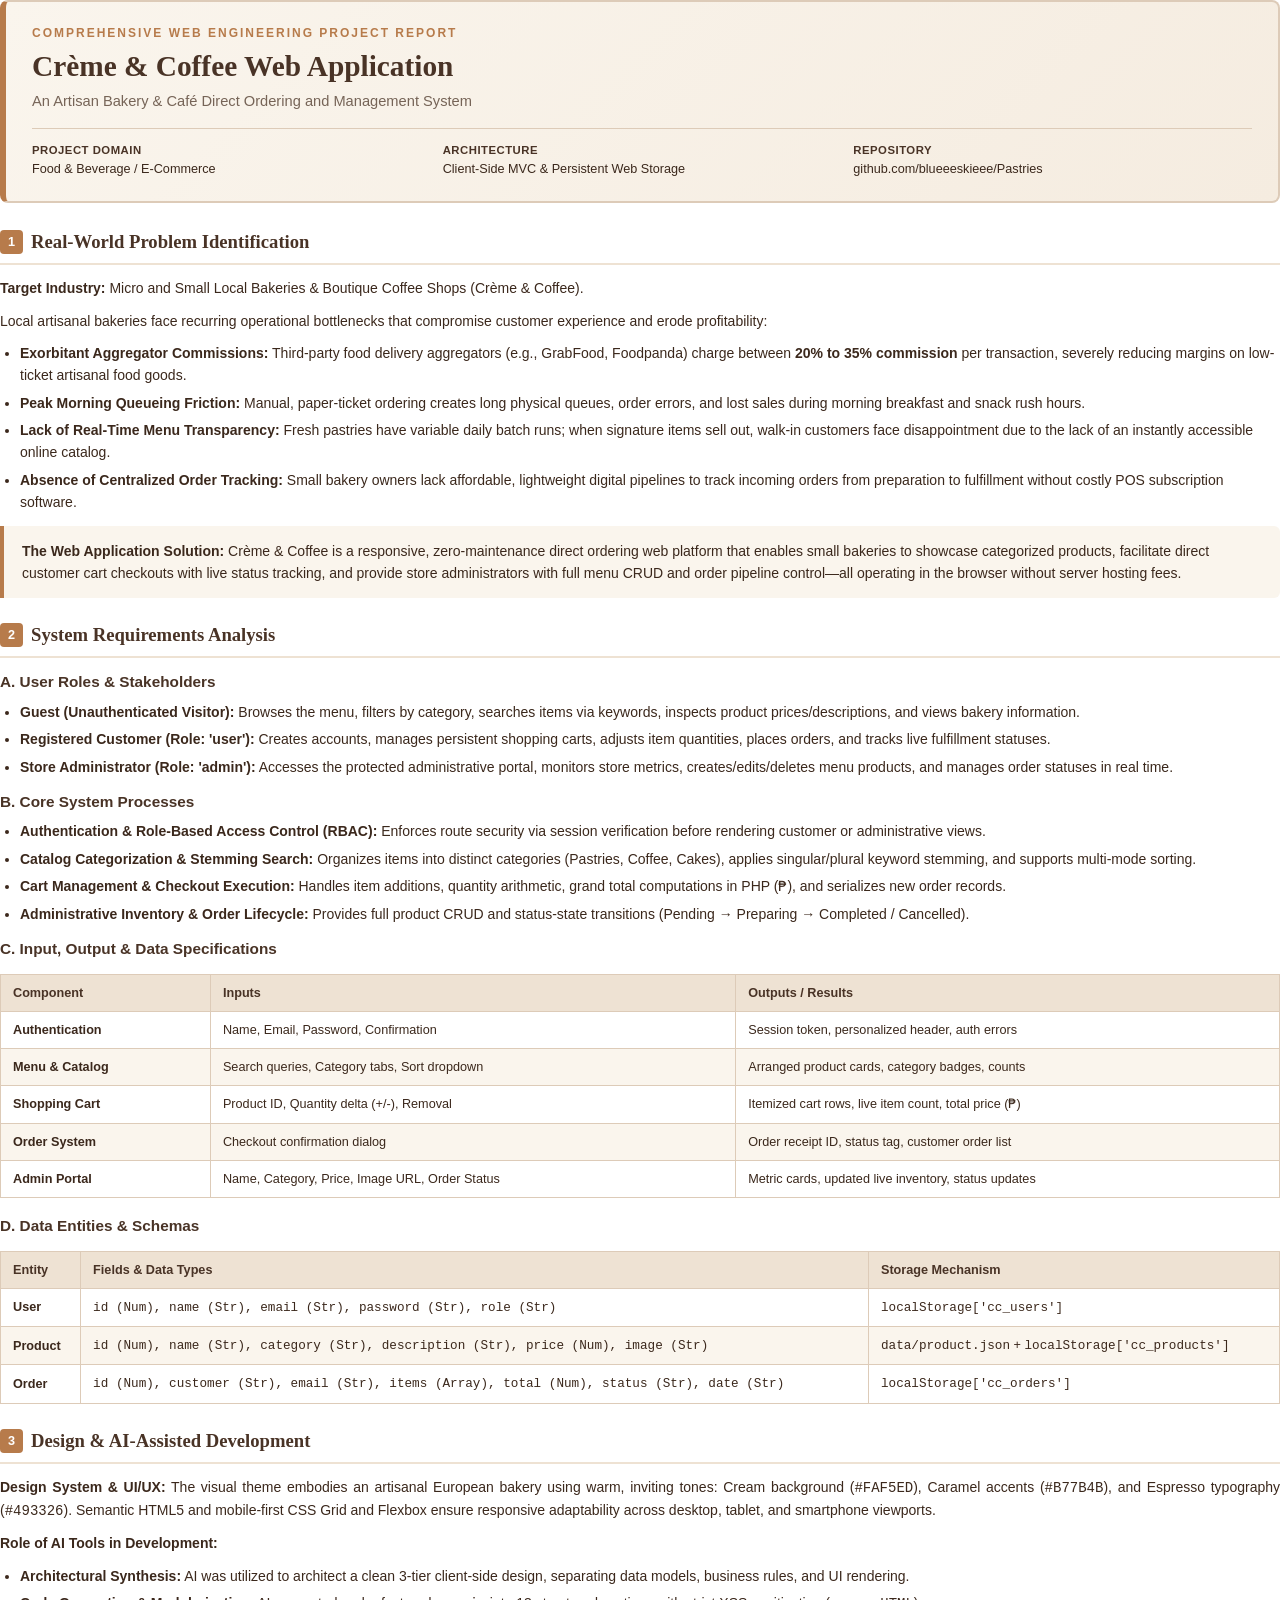
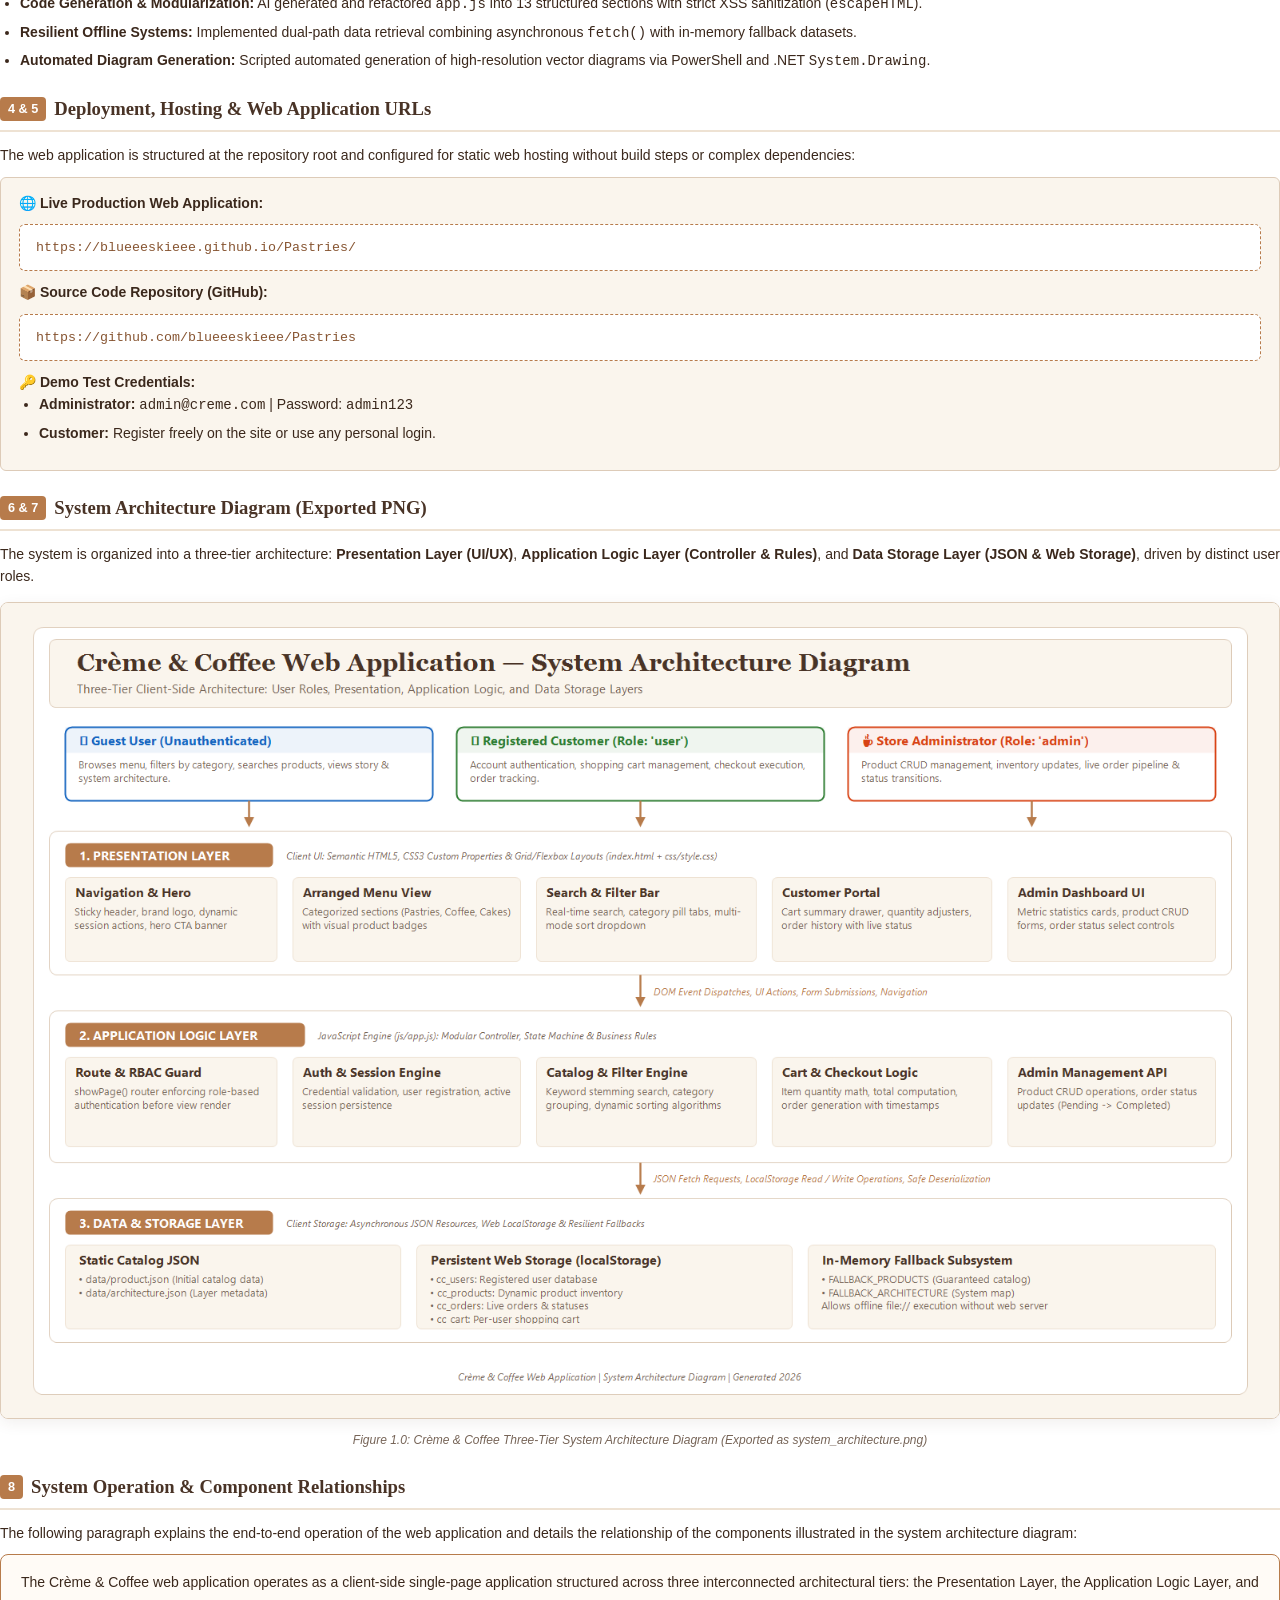
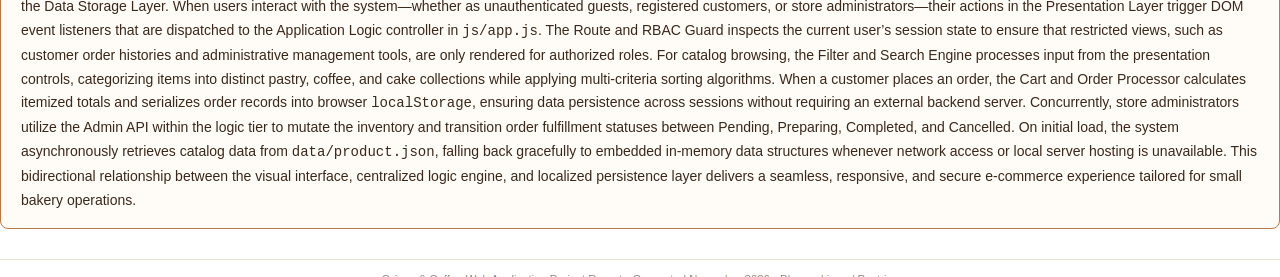
==== project_report.html @ 1f139789 "Organize architecture, deploy-ready root structure, system architecture diagram, and project report" ====
<!DOCTYPE html>
<html lang="en">
<head>
    <meta charset="UTF-8">
    <title>Crème & Coffee — Web Application Project Report</title>
    <style>
        @page {
            size: A4;
            margin: 18mm 16mm 18mm 16mm;
        }

        *, *::before, *::after {
            box-sizing: border-box;
            margin: 0;
            padding: 0;
        }

        body {
            font-family: -apple-system, BlinkMacSystemFont, 'Segoe UI', Roboto, Helvetica, Arial, sans-serif;
            color: #3b281c;
            background-color: #ffffff;
            line-height: 1.6;
            font-size: 10.5pt;
        }

        .header-banner {
            background: linear-gradient(135deg, #FAF5ED 0%, #F5ECE0 100%);
            border: 2px solid #DDCBB8;
            border-left: 6px solid #B77B4B;
            border-radius: 8px;
            padding: 22px 26px;
            margin-bottom: 24px;
        }

        .eyebrow {
            font-size: 9pt;
            font-weight: 700;
            letter-spacing: 2px;
            text-transform: uppercase;
            color: #B77B4B;
            margin-bottom: 6px;
        }

        h1 {
            font-size: 22pt;
            color: #493326;
            font-family: Georgia, serif;
            margin-bottom: 6px;
            line-height: 1.2;
        }

        .subtitle {
            font-size: 11pt;
            color: #766457;
            margin-bottom: 12px;
        }

        .meta-grid {
            display: grid;
            grid-template-columns: repeat(3, 1fr);
            gap: 12px;
            margin-top: 14px;
            padding-top: 12px;
            border-top: 1px solid #DDCBB8;
            font-size: 9.5pt;
        }

        .meta-item strong {
            display: block;
            color: #493326;
            font-size: 8.5pt;
            text-transform: uppercase;
            letter-spacing: 0.5px;
        }

        .section-block {
            margin-bottom: 22px;
            page-break-inside: avoid;
        }

        h2 {
            font-family: Georgia, serif;
            font-size: 14pt;
            color: #493326;
            border-bottom: 2px solid #EEE2D3;
            padding-bottom: 6px;
            margin-bottom: 12px;
            display: flex;
            align-items: center;
            gap: 8px;
        }

        h2 .num {
            background: #B77B4B;
            color: white;
            font-family: sans-serif;
            font-size: 9.5pt;
            padding: 2px 8px;
            border-radius: 4px;
            font-weight: 700;
        }

        h3 {
            font-size: 11.5pt;
            color: #493326;
            margin: 12px 0 6px 0;
            font-weight: 700;
        }

        p {
            margin-bottom: 10px;
            text-align: justify;
        }

        ul, ol {
            margin-left: 20px;
            margin-bottom: 12px;
        }

        li {
            margin-bottom: 5px;
        }

        .card {
            background: #FAF5ED;
            border: 1px solid #DDCBB8;
            border-radius: 6px;
            padding: 14px 18px;
            margin-bottom: 14px;
        }

        .highlight-card {
            background: #FAF5ED;
            border-left: 4px solid #B77B4B;
            padding: 14px 18px;
            margin: 12px 0;
            border-radius: 0 6px 6px 0;
        }

        table {
            width: 100%;
            border-collapse: collapse;
            margin: 12px 0 16px 0;
            font-size: 9.5pt;
        }

        th, td {
            padding: 8px 12px;
            text-align: left;
            border: 1px solid #DDCBB8;
        }

        th {
            background: #EEE2D3;
            color: #493326;
            font-weight: 700;
        }

        tr:nth-child(even) td {
            background: #FAF5ED;
        }

        .url-box {
            background: #FFFFFF;
            border: 1.5px dashed #B77B4B;
            border-radius: 6px;
            padding: 12px 16px;
            margin: 10px 0;
            font-family: Consolas, monospace;
            font-size: 10pt;
            color: #875532;
        }

        .diagram-container {
            text-align: center;
            margin: 14px 0;
            page-break-inside: avoid;
        }

        .diagram-container img {
            width: 100%;
            max-width: 100%;
            border: 1.5px solid #DDCBB8;
            border-radius: 8px;
            box-shadow: 0 4px 15px rgba(73, 51, 38, 0.08);
        }

        .diagram-caption {
            font-size: 9pt;
            font-style: italic;
            color: #766457;
            margin-top: 6px;
        }

        .explanation-box {
            background: #FFFBF6;
            border: 1.5px solid #B77B4B;
            border-radius: 8px;
            padding: 16px 20px;
            margin-top: 10px;
            font-size: 10.5pt;
            line-height: 1.7;
            color: #3b281c;
        }

        .explanation-box strong {
            color: #493326;
        }

        .page-break {
            page-break-after: always;
        }

        .footer-note {
            text-align: center;
            font-size: 8.5pt;
            color: #99877b;
            margin-top: 30px;
            border-top: 1px solid #EEE2D3;
            padding-top: 10px;
        }
    </style>
</head>
<body>

    <!-- COVER / HEADER BANNER -->
    <div class="header-banner">
        <div class="eyebrow">Comprehensive Web Engineering Project Report</div>
        <h1>Crème & Coffee Web Application</h1>
        <div class="subtitle">An Artisan Bakery & Café Direct Ordering and Management System</div>
        <div class="meta-grid">
            <div class="meta-item">
                <strong>Project Domain</strong>
                Food & Beverage / E-Commerce
            </div>
            <div class="meta-item">
                <strong>Architecture</strong>
                Client-Side MVC & Persistent Web Storage
            </div>
            <div class="meta-item">
                <strong>Repository</strong>
                github.com/blueeeskieee/Pastries
            </div>
        </div>
    </div>

    <!-- SECTION 1 -->
    <div class="section-block">
        <h2><span class="num">1</span> Real-World Problem Identification</h2>
        <p><strong>Target Industry:</strong> Micro and Small Local Bakeries & Boutique Coffee Shops (Crème & Coffee).</p>
        <p>Local artisanal bakeries face recurring operational bottlenecks that compromise customer experience and erode profitability:</p>
        <ul>
            <li><strong>Exorbitant Aggregator Commissions:</strong> Third-party food delivery aggregators (e.g., GrabFood, Foodpanda) charge between <strong>20% to 35% commission</strong> per transaction, severely reducing margins on low-ticket artisanal food goods.</li>
            <li><strong>Peak Morning Queueing Friction:</strong> Manual, paper-ticket ordering creates long physical queues, order errors, and lost sales during morning breakfast and snack rush hours.</li>
            <li><strong>Lack of Real-Time Menu Transparency:</strong> Fresh pastries have variable daily batch runs; when signature items sell out, walk-in customers face disappointment due to the lack of an instantly accessible online catalog.</li>
            <li><strong>Absence of Centralized Order Tracking:</strong> Small bakery owners lack affordable, lightweight digital pipelines to track incoming orders from preparation to fulfillment without costly POS subscription software.</li>
        </ul>
        <div class="highlight-card">
            <strong>The Web Application Solution:</strong> Crème & Coffee is a responsive, zero-maintenance direct ordering web platform that enables small bakeries to showcase categorized products, facilitate direct customer cart checkouts with live status tracking, and provide store administrators with full menu CRUD and order pipeline control—all operating in the browser without server hosting fees.
        </div>
    </div>

    <!-- SECTION 2 -->
    <div class="section-block">
        <h2><span class="num">2</span> System Requirements Analysis</h2>
        
        <h3>A. User Roles & Stakeholders</h3>
        <ul>
            <li><strong>Guest (Unauthenticated Visitor):</strong> Browses the menu, filters by category, searches items via keywords, inspects product prices/descriptions, and views bakery information.</li>
            <li><strong>Registered Customer (Role: 'user'):</strong> Creates accounts, manages persistent shopping carts, adjusts item quantities, places orders, and tracks live fulfillment statuses.</li>
            <li><strong>Store Administrator (Role: 'admin'):</strong> Accesses the protected administrative portal, monitors store metrics, creates/edits/deletes menu products, and manages order statuses in real time.</li>
        </ul>

        <h3>B. Core System Processes</h3>
        <ul>
            <li><strong>Authentication & Role-Based Access Control (RBAC):</strong> Enforces route security via session verification before rendering customer or administrative views.</li>
            <li><strong>Catalog Categorization & Stemming Search:</strong> Organizes items into distinct categories (Pastries, Coffee, Cakes), applies singular/plural keyword stemming, and supports multi-mode sorting.</li>
            <li><strong>Cart Management & Checkout Execution:</strong> Handles item additions, quantity arithmetic, grand total computations in PHP (₱), and serializes new order records.</li>
            <li><strong>Administrative Inventory & Order Lifecycle:</strong> Provides full product CRUD and status-state transitions (Pending → Preparing → Completed / Cancelled).</li>
        </ul>

        <h3>C. Input, Output & Data Specifications</h3>
        <table>
            <thead>
                <tr>
                    <th>Component</th>
                    <th>Inputs</th>
                    <th>Outputs / Results</th>
                </tr>
            </thead>
            <tbody>
                <tr>
                    <td><strong>Authentication</strong></td>
                    <td>Name, Email, Password, Confirmation</td>
                    <td>Session token, personalized header, auth errors</td>
                </tr>
                <tr>
                    <td><strong>Menu & Catalog</strong></td>
                    <td>Search queries, Category tabs, Sort dropdown</td>
                    <td>Arranged product cards, category badges, counts</td>
                </tr>
                <tr>
                    <td><strong>Shopping Cart</strong></td>
                    <td>Product ID, Quantity delta (+/-), Removal</td>
                    <td>Itemized cart rows, live item count, total price (₱)</td>
                </tr>
                <tr>
                    <td><strong>Order System</strong></td>
                    <td>Checkout confirmation dialog</td>
                    <td>Order receipt ID, status tag, customer order list</td>
                </tr>
                <tr>
                    <td><strong>Admin Portal</strong></td>
                    <td>Name, Category, Price, Image URL, Order Status</td>
                    <td>Metric cards, updated live inventory, status updates</td>
                </tr>
            </tbody>
        </table>

        <h3>D. Data Entities & Schemas</h3>
        <table>
            <thead>
                <tr>
                    <th>Entity</th>
                    <th>Fields & Data Types</th>
                    <th>Storage Mechanism</th>
                </tr>
            </thead>
            <tbody>
                <tr>
                    <td><strong>User</strong></td>
                    <td><code>id (Num), name (Str), email (Str), password (Str), role (Str)</code></td>
                    <td><code>localStorage['cc_users']</code></td>
                </tr>
                <tr>
                    <td><strong>Product</strong></td>
                    <td><code>id (Num), name (Str), category (Str), description (Str), price (Num), image (Str)</code></td>
                    <td><code>data/product.json</code> + <code>localStorage['cc_products']</code></td>
                </tr>
                <tr>
                    <td><strong>Order</strong></td>
                    <td><code>id (Num), customer (Str), email (Str), items (Array), total (Num), status (Str), date (Str)</code></td>
                    <td><code>localStorage['cc_orders']</code></td>
                </tr>
            </tbody>
        </table>
    </div>

    <!-- SECTION 3 -->
    <div class="section-block">
        <h2><span class="num">3</span> Design & AI-Assisted Development</h2>
        <p><strong>Design System & UI/UX:</strong> The visual theme embodies an artisanal European bakery using warm, inviting tones: Cream background (<code>#FAF5ED</code>), Caramel accents (<code>#B77B4B</code>), and Espresso typography (<code>#493326</code>). Semantic HTML5 and mobile-first CSS Grid and Flexbox ensure responsive adaptability across desktop, tablet, and smartphone viewports.</p>
        <p><strong>Role of AI Tools in Development:</strong></p>
        <ul>
            <li><strong>Architectural Synthesis:</strong> AI was utilized to architect a clean 3-tier client-side design, separating data models, business rules, and UI rendering.</li>
            <li><strong>Code Generation & Modularization:</strong> AI generated and refactored <code>app.js</code> into 13 structured sections with strict XSS sanitization (<code>escapeHTML</code>).</li>
            <li><strong>Resilient Offline Systems:</strong> Implemented dual-path data retrieval combining asynchronous <code>fetch()</code> with in-memory fallback datasets.</li>
            <li><strong>Automated Diagram Generation:</strong> Scripted automated generation of high-resolution vector diagrams via PowerShell and .NET <code>System.Drawing</code>.</li>
        </ul>
    </div>

    <div class="page-break"></div>

    <!-- SECTION 4 & 5 -->
    <div class="section-block">
        <h2><span class="num">4 & 5</span> Deployment, Hosting & Web Application URLs</h2>
        <p>The web application is structured at the repository root and configured for static web hosting without build steps or complex dependencies:</p>
        
        <div class="card">
            <strong>🌐 Live Production Web Application:</strong>
            <div class="url-box">https://blueeeskieee.github.io/Pastries/</div>
            
            <strong>📦 Source Code Repository (GitHub):</strong>
            <div class="url-box">https://github.com/blueeeskieee/Pastries</div>
            
            <strong>🔑 Demo Test Credentials:</strong>
            <ul>
                <li><strong>Administrator:</strong> <code>admin@creme.com</code> | Password: <code>admin123</code></li>
                <li><strong>Customer:</strong> Register freely on the site or use any personal login.</li>
            </ul>
        </div>
    </div>

    <!-- SECTION 6 & 7 -->
    <div class="section-block">
        <h2><span class="num">6 & 7</span> System Architecture Diagram (Exported PNG)</h2>
        <p>The system is organized into a three-tier architecture: <strong>Presentation Layer (UI/UX)</strong>, <strong>Application Logic Layer (Controller & Rules)</strong>, and <strong>Data Storage Layer (JSON & Web Storage)</strong>, driven by distinct user roles.</p>
        
        <div class="diagram-container">
            <img src="system_architecture.png" alt="System Architecture Diagram">
            <div class="diagram-caption">Figure 1.0: Crème & Coffee Three-Tier System Architecture Diagram (Exported as system_architecture.png)</div>
        </div>
    </div>

    <!-- SECTION 8 -->
    <div class="section-block">
        <h2><span class="num">8</span> System Operation & Component Relationships</h2>
        <p>The following paragraph explains the end-to-end operation of the web application and details the relationship of the components illustrated in the system architecture diagram:</p>
        
        <div class="explanation-box">
            The Crème & Coffee web application operates as a client-side single-page application structured across three interconnected architectural tiers: the Presentation Layer, the Application Logic Layer, and the Data Storage Layer. When users interact with the system—whether as unauthenticated guests, registered customers, or store administrators—their actions in the Presentation Layer trigger DOM event listeners that are dispatched to the Application Logic controller in <code>js/app.js</code>. The Route and RBAC Guard inspects the current user’s session state to ensure that restricted views, such as customer order histories and administrative management tools, are only rendered for authorized roles. For catalog browsing, the Filter and Search Engine processes input from the presentation controls, categorizing items into distinct pastry, coffee, and cake collections while applying multi-criteria sorting algorithms. When a customer places an order, the Cart and Order Processor calculates itemized totals and serializes order records into browser <code>localStorage</code>, ensuring data persistence across sessions without requiring an external backend server. Concurrently, store administrators utilize the Admin API within the logic tier to mutate the inventory and transition order fulfillment statuses between Pending, Preparing, Completed, and Cancelled. On initial load, the system asynchronously retrieves catalog data from <code>data/product.json</code>, falling back gracefully to embedded in-memory data structures whenever network access or local server hosting is unavailable. This bidirectional relationship between the visual interface, centralized logic engine, and localized persistence layer delivers a seamless, responsive, and secure e-commerce experience tailored for small bakery operations.
        </div>
    </div>

    <div class="footer-note">
        Crème & Coffee Web Application Project Report • Generated November 2026 • Blueeeskieee / Pastries
    </div>

</body>
</html>
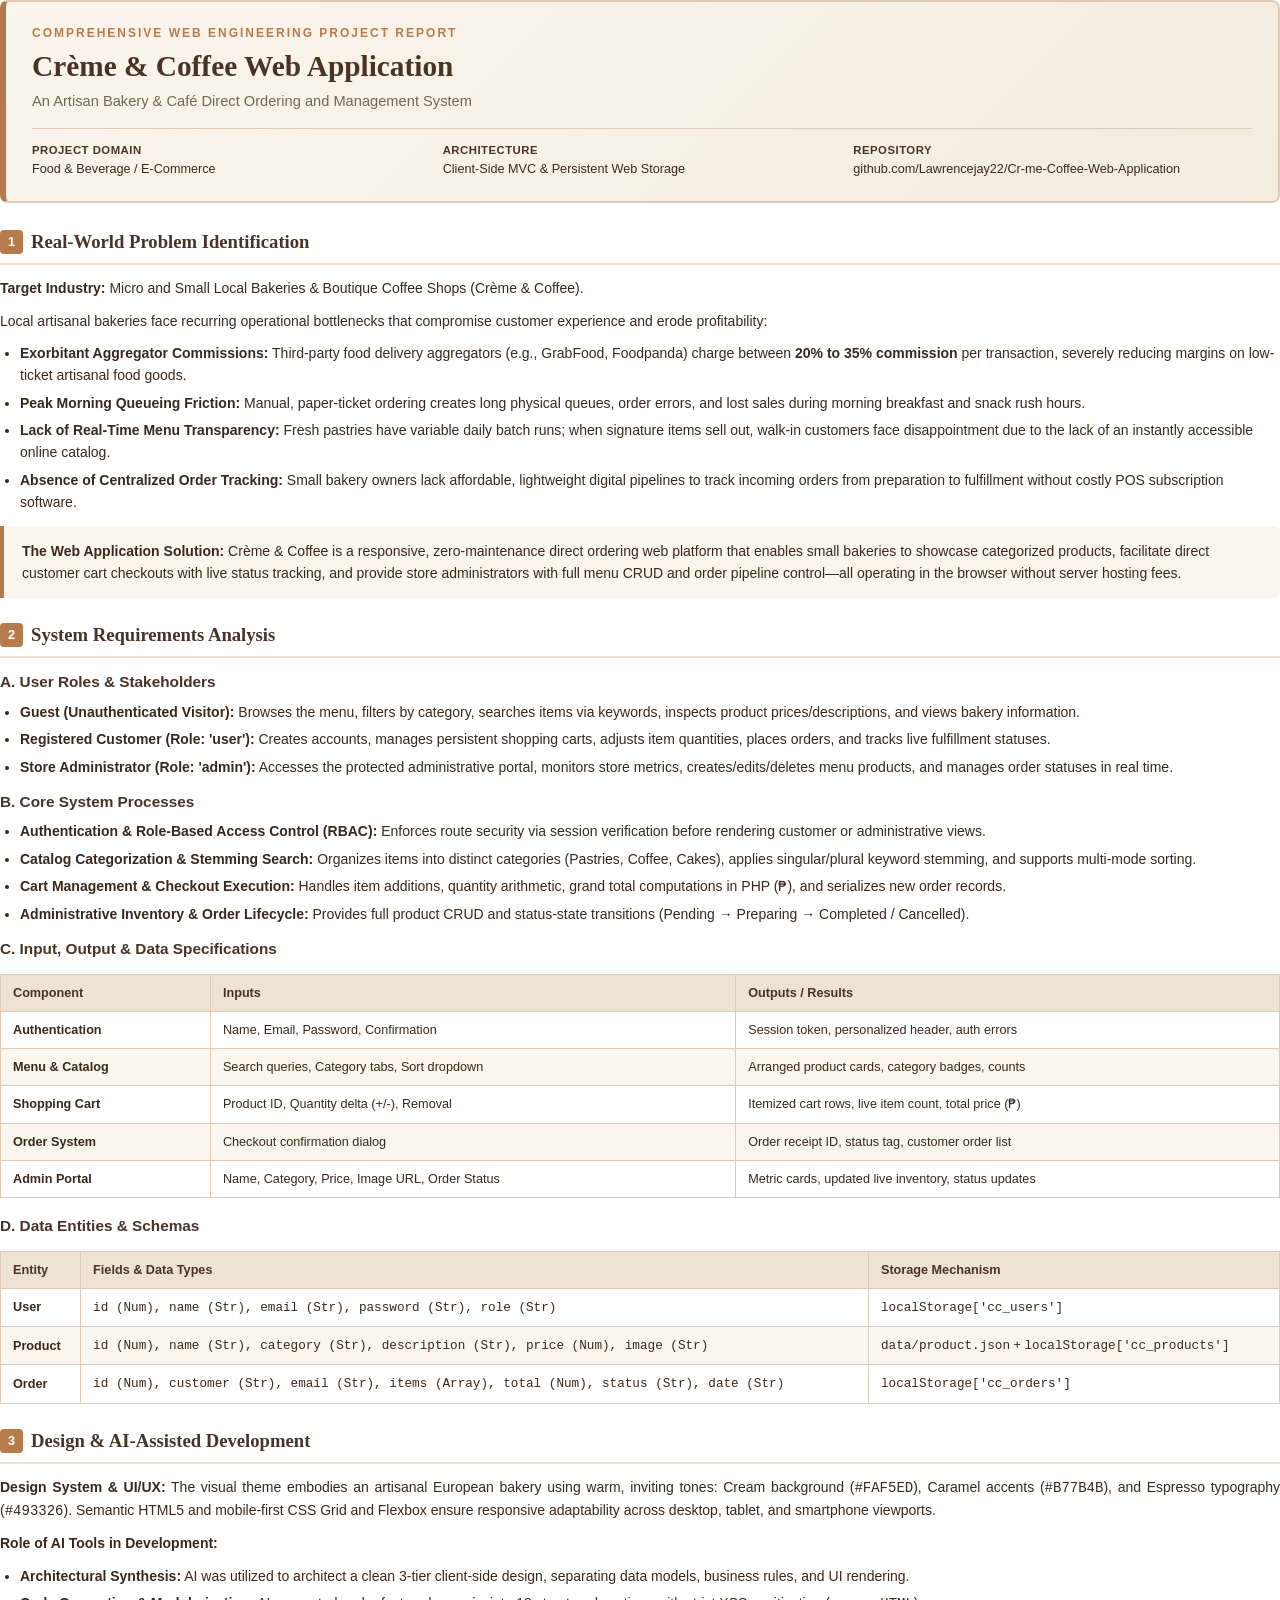
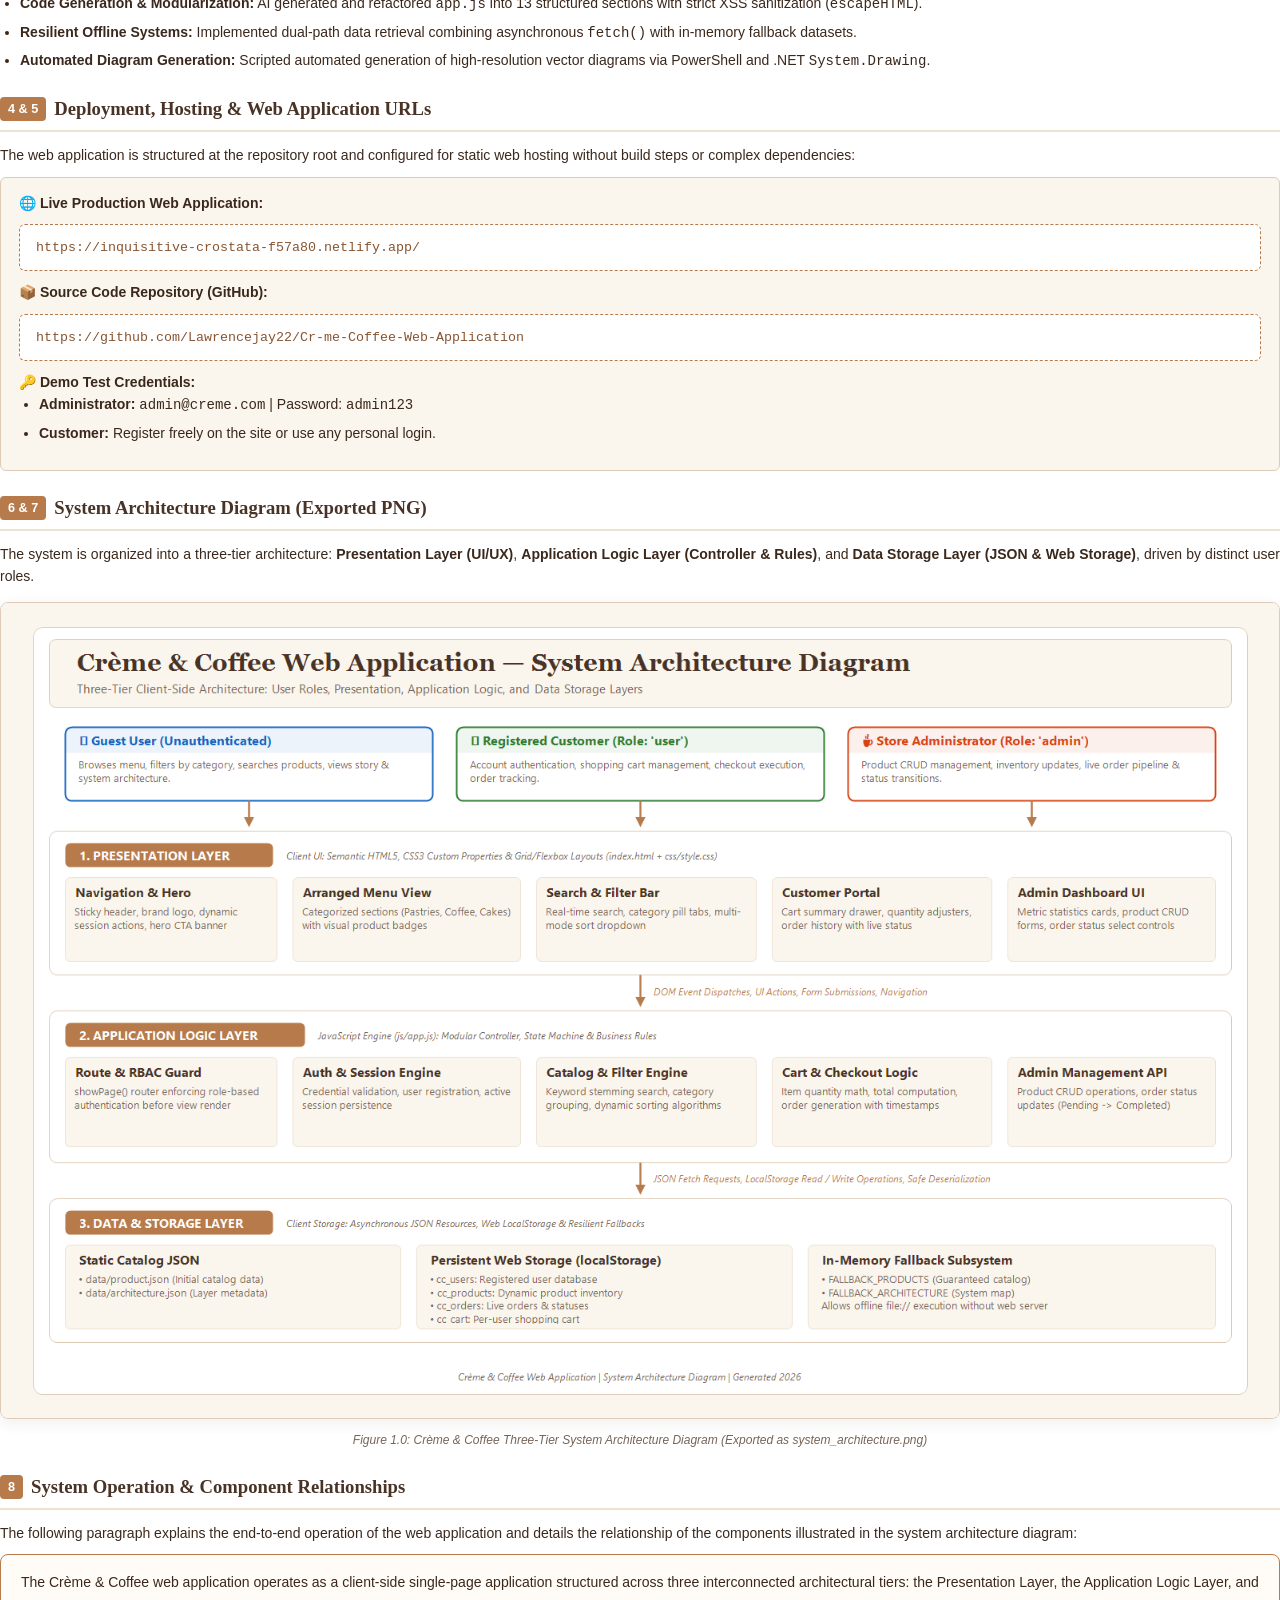
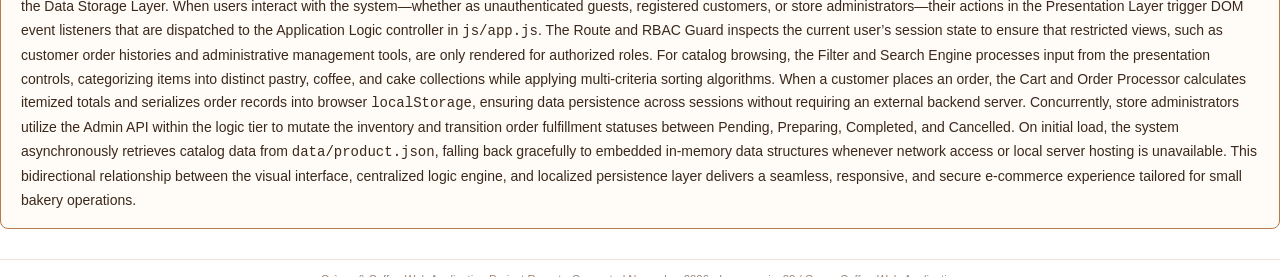
==== commit 53c0089d: "Fix sticky footer layout and update live Netlify deployment and repository URLs" ====
--- a/project_report.html
+++ b/project_report.html
@@ -1,5 +1,6 @@
 <!DOCTYPE html>
 <html lang="en">
+
 <head>
     <meta charset="UTF-8">
     <title>Crème & Coffee — Web Application Project Report</title>
@@ -9,7 +10,9 @@
             margin: 18mm 16mm 18mm 16mm;
         }
 
-        *, *::before, *::after {
+        *,
+        *::before,
+        *::after {
             box-sizing: border-box;
             margin: 0;
             padding: 0;
@@ -112,7 +115,8 @@
             text-align: justify;
         }
 
-        ul, ol {
+        ul,
+        ol {
             margin-left: 20px;
             margin-bottom: 12px;
         }
@@ -144,7 +148,8 @@
             font-size: 9.5pt;
         }
 
-        th, td {
+        th,
+        td {
             padding: 8px 12px;
             text-align: left;
             border: 1px solid #DDCBB8;
@@ -221,6 +226,7 @@
         }
     </style>
 </head>
+
 <body>
 
     <!-- COVER / HEADER BANNER -->
@@ -239,7 +245,7 @@
             </div>
             <div class="meta-item">
                 <strong>Repository</strong>
-                github.com/blueeeskieee/Pastries
+                github.com/Lawrencejay22/Cr-me-Coffee-Web-Application
             </div>
         </div>
     </div>
@@ -247,36 +253,57 @@
     <!-- SECTION 1 -->
     <div class="section-block">
         <h2><span class="num">1</span> Real-World Problem Identification</h2>
-        <p><strong>Target Industry:</strong> Micro and Small Local Bakeries & Boutique Coffee Shops (Crème & Coffee).</p>
-        <p>Local artisanal bakeries face recurring operational bottlenecks that compromise customer experience and erode profitability:</p>
+        <p><strong>Target Industry:</strong> Micro and Small Local Bakeries & Boutique Coffee Shops (Crème & Coffee).
+        </p>
+        <p>Local artisanal bakeries face recurring operational bottlenecks that compromise customer experience and erode
+            profitability:</p>
         <ul>
-            <li><strong>Exorbitant Aggregator Commissions:</strong> Third-party food delivery aggregators (e.g., GrabFood, Foodpanda) charge between <strong>20% to 35% commission</strong> per transaction, severely reducing margins on low-ticket artisanal food goods.</li>
-            <li><strong>Peak Morning Queueing Friction:</strong> Manual, paper-ticket ordering creates long physical queues, order errors, and lost sales during morning breakfast and snack rush hours.</li>
-            <li><strong>Lack of Real-Time Menu Transparency:</strong> Fresh pastries have variable daily batch runs; when signature items sell out, walk-in customers face disappointment due to the lack of an instantly accessible online catalog.</li>
-            <li><strong>Absence of Centralized Order Tracking:</strong> Small bakery owners lack affordable, lightweight digital pipelines to track incoming orders from preparation to fulfillment without costly POS subscription software.</li>
+            <li><strong>Exorbitant Aggregator Commissions:</strong> Third-party food delivery aggregators (e.g.,
+                GrabFood, Foodpanda) charge between <strong>20% to 35% commission</strong> per transaction, severely
+                reducing margins on low-ticket artisanal food goods.</li>
+            <li><strong>Peak Morning Queueing Friction:</strong> Manual, paper-ticket ordering creates long physical
+                queues, order errors, and lost sales during morning breakfast and snack rush hours.</li>
+            <li><strong>Lack of Real-Time Menu Transparency:</strong> Fresh pastries have variable daily batch runs;
+                when signature items sell out, walk-in customers face disappointment due to the lack of an instantly
+                accessible online catalog.</li>
+            <li><strong>Absence of Centralized Order Tracking:</strong> Small bakery owners lack affordable, lightweight
+                digital pipelines to track incoming orders from preparation to fulfillment without costly POS
+                subscription software.</li>
         </ul>
         <div class="highlight-card">
-            <strong>The Web Application Solution:</strong> Crème & Coffee is a responsive, zero-maintenance direct ordering web platform that enables small bakeries to showcase categorized products, facilitate direct customer cart checkouts with live status tracking, and provide store administrators with full menu CRUD and order pipeline control—all operating in the browser without server hosting fees.
+            <strong>The Web Application Solution:</strong> Crème & Coffee is a responsive, zero-maintenance direct
+            ordering web platform that enables small bakeries to showcase categorized products, facilitate direct
+            customer cart checkouts with live status tracking, and provide store administrators with full menu CRUD and
+            order pipeline control—all operating in the browser without server hosting fees.
         </div>
     </div>
 
     <!-- SECTION 2 -->
     <div class="section-block">
         <h2><span class="num">2</span> System Requirements Analysis</h2>
-        
+
         <h3>A. User Roles & Stakeholders</h3>
         <ul>
-            <li><strong>Guest (Unauthenticated Visitor):</strong> Browses the menu, filters by category, searches items via keywords, inspects product prices/descriptions, and views bakery information.</li>
-            <li><strong>Registered Customer (Role: 'user'):</strong> Creates accounts, manages persistent shopping carts, adjusts item quantities, places orders, and tracks live fulfillment statuses.</li>
-            <li><strong>Store Administrator (Role: 'admin'):</strong> Accesses the protected administrative portal, monitors store metrics, creates/edits/deletes menu products, and manages order statuses in real time.</li>
+            <li><strong>Guest (Unauthenticated Visitor):</strong> Browses the menu, filters by category, searches items
+                via keywords, inspects product prices/descriptions, and views bakery information.</li>
+            <li><strong>Registered Customer (Role: 'user'):</strong> Creates accounts, manages persistent shopping
+                carts, adjusts item quantities, places orders, and tracks live fulfillment statuses.</li>
+            <li><strong>Store Administrator (Role: 'admin'):</strong> Accesses the protected administrative portal,
+                monitors store metrics, creates/edits/deletes menu products, and manages order statuses in real time.
+            </li>
         </ul>
 
         <h3>B. Core System Processes</h3>
         <ul>
-            <li><strong>Authentication & Role-Based Access Control (RBAC):</strong> Enforces route security via session verification before rendering customer or administrative views.</li>
-            <li><strong>Catalog Categorization & Stemming Search:</strong> Organizes items into distinct categories (Pastries, Coffee, Cakes), applies singular/plural keyword stemming, and supports multi-mode sorting.</li>
-            <li><strong>Cart Management & Checkout Execution:</strong> Handles item additions, quantity arithmetic, grand total computations in PHP (₱), and serializes new order records.</li>
-            <li><strong>Administrative Inventory & Order Lifecycle:</strong> Provides full product CRUD and status-state transitions (Pending → Preparing → Completed / Cancelled).</li>
+            <li><strong>Authentication & Role-Based Access Control (RBAC):</strong> Enforces route security via session
+                verification before rendering customer or administrative views.</li>
+            <li><strong>Catalog Categorization & Stemming Search:</strong> Organizes items into distinct categories
+                (Pastries, Coffee, Cakes), applies singular/plural keyword stemming, and supports multi-mode sorting.
+            </li>
+            <li><strong>Cart Management & Checkout Execution:</strong> Handles item additions, quantity arithmetic,
+                grand total computations in PHP (₱), and serializes new order records.</li>
+            <li><strong>Administrative Inventory & Order Lifecycle:</strong> Provides full product CRUD and status-state
+                transitions (Pending → Preparing → Completed / Cancelled).</li>
         </ul>
 
         <h3>C. Input, Output & Data Specifications</h3>
@@ -334,12 +361,14 @@
                 </tr>
                 <tr>
                     <td><strong>Product</strong></td>
-                    <td><code>id (Num), name (Str), category (Str), description (Str), price (Num), image (Str)</code></td>
+                    <td><code>id (Num), name (Str), category (Str), description (Str), price (Num), image (Str)</code>
+                    </td>
                     <td><code>data/product.json</code> + <code>localStorage['cc_products']</code></td>
                 </tr>
                 <tr>
                     <td><strong>Order</strong></td>
-                    <td><code>id (Num), customer (Str), email (Str), items (Array), total (Num), status (Str), date (Str)</code></td>
+                    <td><code>id (Num), customer (Str), email (Str), items (Array), total (Num), status (Str), date (Str)</code>
+                    </td>
                     <td><code>localStorage['cc_orders']</code></td>
                 </tr>
             </tbody>
@@ -349,13 +378,21 @@
     <!-- SECTION 3 -->
     <div class="section-block">
         <h2><span class="num">3</span> Design & AI-Assisted Development</h2>
-        <p><strong>Design System & UI/UX:</strong> The visual theme embodies an artisanal European bakery using warm, inviting tones: Cream background (<code>#FAF5ED</code>), Caramel accents (<code>#B77B4B</code>), and Espresso typography (<code>#493326</code>). Semantic HTML5 and mobile-first CSS Grid and Flexbox ensure responsive adaptability across desktop, tablet, and smartphone viewports.</p>
+        <p><strong>Design System & UI/UX:</strong> The visual theme embodies an artisanal European bakery using warm,
+            inviting tones: Cream background (<code>#FAF5ED</code>), Caramel accents (<code>#B77B4B</code>), and
+            Espresso typography (<code>#493326</code>). Semantic HTML5 and mobile-first CSS Grid and Flexbox ensure
+            responsive adaptability across desktop, tablet, and smartphone viewports.</p>
         <p><strong>Role of AI Tools in Development:</strong></p>
         <ul>
-            <li><strong>Architectural Synthesis:</strong> AI was utilized to architect a clean 3-tier client-side design, separating data models, business rules, and UI rendering.</li>
-            <li><strong>Code Generation & Modularization:</strong> AI generated and refactored <code>app.js</code> into 13 structured sections with strict XSS sanitization (<code>escapeHTML</code>).</li>
-            <li><strong>Resilient Offline Systems:</strong> Implemented dual-path data retrieval combining asynchronous <code>fetch()</code> with in-memory fallback datasets.</li>
-            <li><strong>Automated Diagram Generation:</strong> Scripted automated generation of high-resolution vector diagrams via PowerShell and .NET <code>System.Drawing</code>.</li>
+            <li><strong>Architectural Synthesis:</strong> AI was utilized to architect a clean 3-tier client-side
+                design, separating data models, business rules, and UI rendering.</li>
+            <li><strong>Code Generation & Modularization:</strong> AI generated and refactored <code>app.js</code> into
+                13 structured sections with strict XSS sanitization (<code>escapeHTML</code>).</li>
+            <li><strong>Resilient Offline Systems:</strong> Implemented dual-path data retrieval combining asynchronous
+                <code>fetch()</code> with in-memory fallback datasets.
+            </li>
+            <li><strong>Automated Diagram Generation:</strong> Scripted automated generation of high-resolution vector
+                diagrams via PowerShell and .NET <code>System.Drawing</code>.</li>
         </ul>
     </div>
 
@@ -364,15 +401,16 @@
     <!-- SECTION 4 & 5 -->
     <div class="section-block">
         <h2><span class="num">4 & 5</span> Deployment, Hosting & Web Application URLs</h2>
-        <p>The web application is structured at the repository root and configured for static web hosting without build steps or complex dependencies:</p>
-        
+        <p>The web application is structured at the repository root and configured for static web hosting without build
+            steps or complex dependencies:</p>
+
         <div class="card">
             <strong>🌐 Live Production Web Application:</strong>
-            <div class="url-box">https://blueeeskieee.github.io/Pastries/</div>
-            
+            <div class="url-box">https://inquisitive-crostata-f57a80.netlify.app/</div>
+
             <strong>📦 Source Code Repository (GitHub):</strong>
-            <div class="url-box">https://github.com/blueeeskieee/Pastries</div>
-            
+            <div class="url-box">https://github.com/Lawrencejay22/Cr-me-Coffee-Web-Application</div>
+
             <strong>🔑 Demo Test Credentials:</strong>
             <ul>
                 <li><strong>Administrator:</strong> <code>admin@creme.com</code> | Password: <code>admin123</code></li>
@@ -384,28 +422,50 @@
     <!-- SECTION 6 & 7 -->
     <div class="section-block">
         <h2><span class="num">6 & 7</span> System Architecture Diagram (Exported PNG)</h2>
-        <p>The system is organized into a three-tier architecture: <strong>Presentation Layer (UI/UX)</strong>, <strong>Application Logic Layer (Controller & Rules)</strong>, and <strong>Data Storage Layer (JSON & Web Storage)</strong>, driven by distinct user roles.</p>
-        
+        <p>The system is organized into a three-tier architecture: <strong>Presentation Layer (UI/UX)</strong>,
+            <strong>Application Logic Layer (Controller & Rules)</strong>, and <strong>Data Storage Layer (JSON & Web
+                Storage)</strong>, driven by distinct user roles.
+        </p>
+
         <div class="diagram-container">
             <img src="system_architecture.png" alt="System Architecture Diagram">
-            <div class="diagram-caption">Figure 1.0: Crème & Coffee Three-Tier System Architecture Diagram (Exported as system_architecture.png)</div>
+            <div class="diagram-caption">Figure 1.0: Crème & Coffee Three-Tier System Architecture Diagram (Exported as
+                system_architecture.png)</div>
         </div>
     </div>
 
     <!-- SECTION 8 -->
     <div class="section-block">
         <h2><span class="num">8</span> System Operation & Component Relationships</h2>
-        <p>The following paragraph explains the end-to-end operation of the web application and details the relationship of the components illustrated in the system architecture diagram:</p>
-        
+        <p>The following paragraph explains the end-to-end operation of the web application and details the relationship
+            of the components illustrated in the system architecture diagram:</p>
+
         <div class="explanation-box">
-            The Crème & Coffee web application operates as a client-side single-page application structured across three interconnected architectural tiers: the Presentation Layer, the Application Logic Layer, and the Data Storage Layer. When users interact with the system—whether as unauthenticated guests, registered customers, or store administrators—their actions in the Presentation Layer trigger DOM event listeners that are dispatched to the Application Logic controller in <code>js/app.js</code>. The Route and RBAC Guard inspects the current user’s session state to ensure that restricted views, such as customer order histories and administrative management tools, are only rendered for authorized roles. For catalog browsing, the Filter and Search Engine processes input from the presentation controls, categorizing items into distinct pastry, coffee, and cake collections while applying multi-criteria sorting algorithms. When a customer places an order, the Cart and Order Processor calculates itemized totals and serializes order records into browser <code>localStorage</code>, ensuring data persistence across sessions without requiring an external backend server. Concurrently, store administrators utilize the Admin API within the logic tier to mutate the inventory and transition order fulfillment statuses between Pending, Preparing, Completed, and Cancelled. On initial load, the system asynchronously retrieves catalog data from <code>data/product.json</code>, falling back gracefully to embedded in-memory data structures whenever network access or local server hosting is unavailable. This bidirectional relationship between the visual interface, centralized logic engine, and localized persistence layer delivers a seamless, responsive, and secure e-commerce experience tailored for small bakery operations.
+            The Crème & Coffee web application operates as a client-side single-page application structured across three
+            interconnected architectural tiers: the Presentation Layer, the Application Logic Layer, and the Data
+            Storage Layer. When users interact with the system—whether as unauthenticated guests, registered customers,
+            or store administrators—their actions in the Presentation Layer trigger DOM event listeners that are
+            dispatched to the Application Logic controller in <code>js/app.js</code>. The Route and RBAC Guard inspects
+            the current user’s session state to ensure that restricted views, such as customer order histories and
+            administrative management tools, are only rendered for authorized roles. For catalog browsing, the Filter
+            and Search Engine processes input from the presentation controls, categorizing items into distinct pastry,
+            coffee, and cake collections while applying multi-criteria sorting algorithms. When a customer places an
+            order, the Cart and Order Processor calculates itemized totals and serializes order records into browser
+            <code>localStorage</code>, ensuring data persistence across sessions without requiring an external backend
+            server. Concurrently, store administrators utilize the Admin API within the logic tier to mutate the
+            inventory and transition order fulfillment statuses between Pending, Preparing, Completed, and Cancelled. On
+            initial load, the system asynchronously retrieves catalog data from <code>data/product.json</code>, falling
+            back gracefully to embedded in-memory data structures whenever network access or local server hosting is
+            unavailable. This bidirectional relationship between the visual interface, centralized logic engine, and
+            localized persistence layer delivers a seamless, responsive, and secure e-commerce experience tailored for
+            small bakery operations.
         </div>
     </div>
 
     <div class="footer-note">
-        Crème & Coffee Web Application Project Report • Generated November 2026 • Blueeeskieee / Pastries
+        Crème & Coffee Web Application Project Report • Generated November 2026 • Lawrencejay22 / Cr-me-Coffee-Web-Application
     </div>
 
 </body>
-</html>
-
+
+</html>
